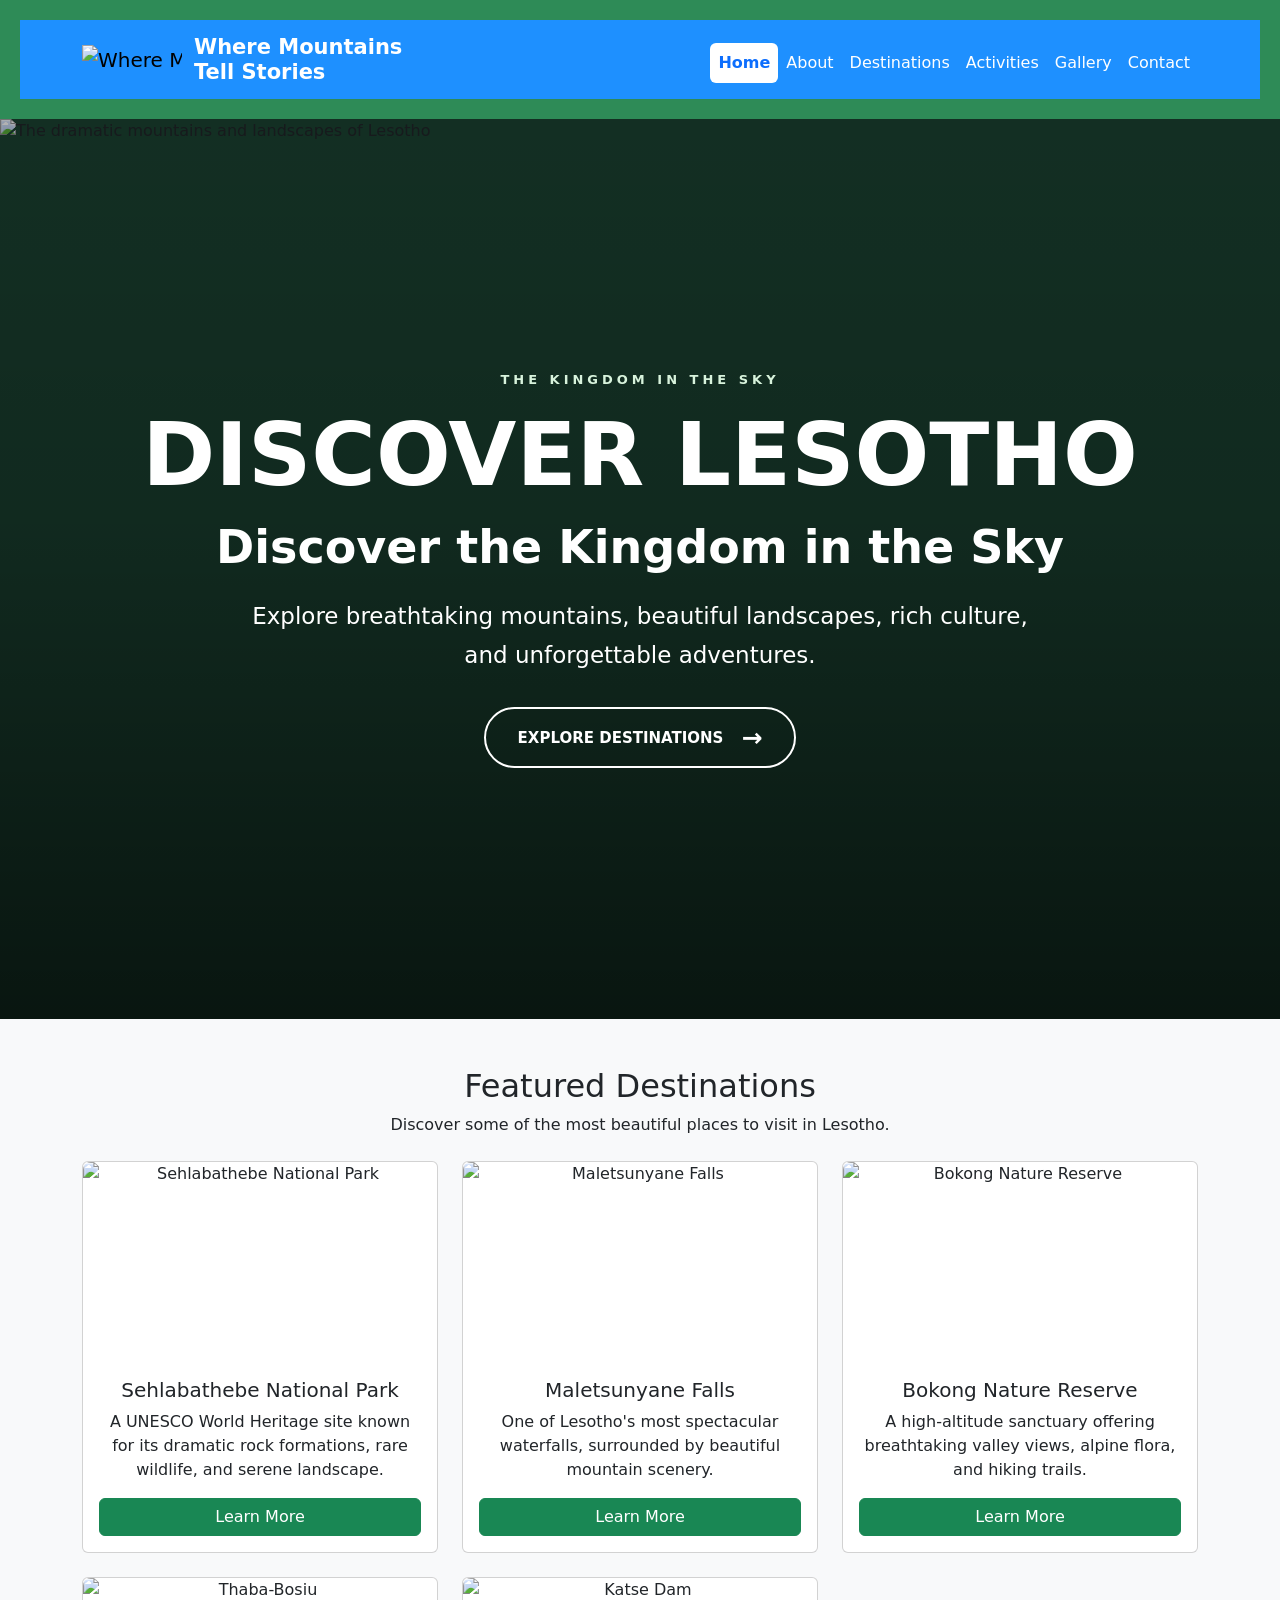
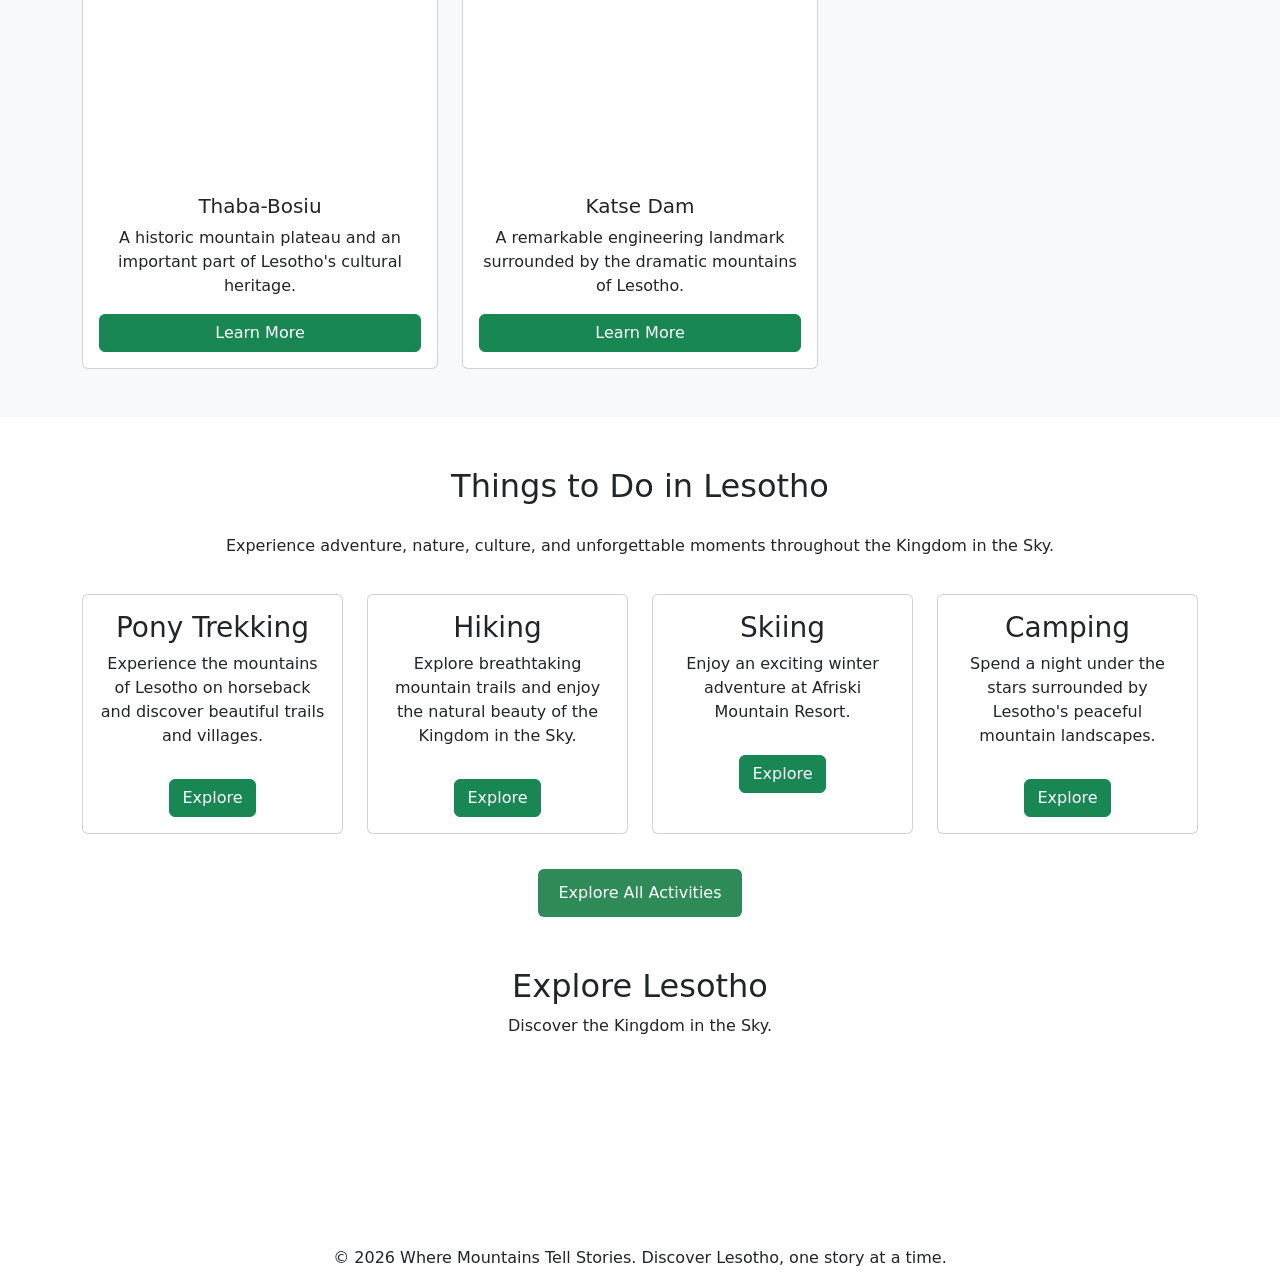
==== index.html @ 4a1ecda4 "Add files via upload" ====
<!DOCTYPE html>
<html>
<head>
	<meta charset="utf-8">
	<meta name="viewport" content="width=device-width, initial-scale=1">
	<title>Tourist Attraction</title>

    <link rel="stylesheet" href="style.css">

    <link href="https://cdn.jsdelivr.net/npm/bootstrap@5.3.3/dist/css/bootstrap.min.css" rel="stylesheet">
</head>

<body>

	<header>
        
    <nav class="navbar navbar-expand-lg navbar-custom">

    <div class="container">

        <a class="navbar-brand website-brand" href="index.html">
    <img src="Pictures/Logo (1)-01.png"
         alt="Where Mountains Tell Stories"
         class="logo">

    <span class="website-name">
        <span>Where Mountains</span>
        <span>Tell Stories</span>
    </span>
</a>

        <button class="navbar-toggler"
                type="button"
                data-bs-toggle="collapse"
                data-bs-target="#mainNavbar"
                aria-controls="mainNavbar"
                aria-expanded="false"
                aria-label="Toggle navigation">

            <span class="navbar-toggler-icon"></span>

        </button>

        <div class="collapse navbar-collapse" id="mainNavbar">

            <ul class="navbar-nav ms-auto">

                <li class="nav-item">
                    <a class="nav-link active"
                       href="index.html"
                       aria-current="page">Home</a>
                </li>

                <li class="nav-item">
                    <a class="nav-link text-white" href="about.html">
                        About
                    </a>
                </li>

                <li class="nav-item">
                    <a class="nav-link text-white" href="destinations.html">
                        Destinations
                    </a>
                </li>

                <li class="nav-item">
                    <a class="nav-link text-white" href="activities.html">
                        Activities
                    </a>
                </li>

                <li class="nav-item">
                    <a class="nav-link text-white" href="gallery.html">
                        Gallery
                    </a>
                </li>

                <li class="nav-item">
                    <a class="nav-link text-white" href="contact.html">
                        Contact
                    </a>
                </li>

            </ul>

        </div>

    </div>

</nav>

    </header>

    <main>

        <section class="home-hero">
            <img
                src="Pictures/Lesotho.jpg"
                alt="The dramatic mountains and landscapes of Lesotho"
                class="home-hero-image"
            >

            <div class="home-hero-overlay">
                <div class="home-hero-content">
                    <p class="hero-eyebrow">THE KINGDOM IN THE SKY</p>

                    <h1>DISCOVER LESOTHO</h1>

                    <h2>Discover the Kingdom in the Sky</h2>

                    <p class="hero-description">
                        Explore breathtaking mountains, beautiful
                        landscapes, rich culture, and unforgettable
                        adventures.
                    </p>

                    <a href="destination.html" class="hero-cta">
                        Explore Destinations
                        <span aria-hidden="true">→</span>
                    </a>
                </div>
            </div>
        </section>

        <section class="py-5 bg-light">
            <div class="container">
                <h2 class="text-center mb-2">Featured Destinations</h2>
                <p class="text-center mb-4">Discover some of the most beautiful places to visit in Lesotho.</p>

                <div class="row g-4">
                    
                    <div class="col-md-4">
                        <article class="card h-100">
                            <img src="Pictures/Sehlabathebe 2.jpg" class="card-img-top" alt="Sehlabathebe National Park">
                            <div class="card-body d-flex flex-column">
                                <h3 class="card-title h5">Sehlabathebe National Park</h3>
                                <p class="card-text flex-grow-1">
                                    A UNESCO World Heritage site known for its dramatic rock formations, rare wildlife, and serene landscape.
                                </p>
                                <a href="destination.html" class="btn btn-success mt-auto">Learn More</a>
                            </div>
                        </article>
                    </div>

                    <div class="col-md-4">
                        <article class="card h-100">
                            <img src="Pictures/Maletsunyane.jpg" class="card-img-top" alt="Maletsunyane Falls">
                            <div class="card-body d-flex flex-column">
                                <h3 class="card-title h5">Maletsunyane Falls</h3>
                                <p class="card-text flex-grow-1">
                                    One of Lesotho's most spectacular waterfalls, surrounded by beautiful mountain scenery.
                                </p>
                                <a href="destination.html" class="btn btn-success mt-auto">Learn More</a>
                            </div>
                        </article>
                    </div>

                    <div class="col-md-4">
                        <article class="card h-100">
                            <img src="Pictures/Bokong.jpg" class="card-img-top" alt="Bokong Nature Reserve">
                            <div class="card-body d-flex flex-column">
                                <h3 class="card-title h5">Bokong Nature Reserve</h3>
                                <p class="card-text flex-grow-1">
                                    A high-altitude sanctuary offering breathtaking valley views, alpine flora, and hiking trails.
                                </p>
                                <a href="destination.html" class="btn btn-success mt-auto">Learn More</a>
                            </div>
                        </article>
                    </div>

                    <div class="col-md-4">
                        <article class="card h-100">
                            <img src="Pictures/Thaba-bosiu (3).jpg" class="card-img-top" alt="Thaba-Bosiu">
                            <div class="card-body d-flex flex-column">
                                <h3 class="card-title h5">Thaba-Bosiu</h3>
                                <p class="card-text flex-grow-1">
                                    A historic mountain plateau and an important part of Lesotho's cultural heritage.
                                </p>
                                <a href="destination.html" class="btn btn-success mt-auto">Learn More</a>
                            </div>
                        </article>
                    </div>

                    <div class="col-md-4">
                        <article class="card h-100">
                            <img src="Pictures/Katse-dam (5).jpg" class="card-img-top" alt="Katse Dam">
                            <div class="card-body d-flex flex-column">
                                <h3 class="card-title h5">Katse Dam</h3>
                                <p class="card-text flex-grow-1">
                                    A remarkable engineering landmark surrounded by the dramatic mountains of Lesotho.
                                </p>
                                <a href="destination.html" class="btn btn-success mt-auto">Learn More</a>
                            </div>
                        </article>
                    </div>

                </div>
            </div>
        </section>

        <section>
            <h2>Things to Do in Lesotho</h2>

    <p>
        Experience adventure, nature, culture, and unforgettable
        moments throughout the Kingdom in the Sky.
    </p>

    <div class="container">

    <div class="row g-4">

        <div class="col-md-6 col-lg-3">

            <article class="card h-100">

                <div class="card-body">

                    <h3 class="card-title">Pony Trekking</h3>

                    <p class="card-text">
                        Experience the mountains of Lesotho on horseback
                        and discover beautiful trails and villages.
                    </p>

                    <a href="activities.html" class="btn btn-success">
                        Explore
                    </a>

                </div>

            </article>

        </div>


        <div class="col-md-6 col-lg-3">

            <article class="card h-100">

                <div class="card-body">

                    <h3 class="card-title">Hiking</h3>

                    <p class="card-text">
                        Explore breathtaking mountain trails and enjoy
                        the natural beauty of the Kingdom in the Sky.
                    </p>

                    <a href="activities.html" class="btn btn-success">
                        Explore
                    </a>

                </div>

            </article>

        </div>


        <div class="col-md-6 col-lg-3">

            <article class="card h-100">

                <div class="card-body">

                    <h3 class="card-title">Skiing</h3>

                    <p class="card-text">
                        Enjoy an exciting winter adventure at Afriski
                        Mountain Resort.
                    </p>

                    <a href="activities.html" class="btn btn-success">
                        Explore
                    </a>
                </div>
        </div>
                </article>


        <div class="col-md-6 col-lg-3">

            <article class="card h-100">

                <div class="card-body">

                    <h3 class="card-title">Camping</h3>

                    <p class="card-text">
                        Spend a night under the stars surrounded by
                        Lesotho's peaceful mountain landscapes.
                    </p>

                    <a href="activities.html" class="btn btn-success">
                        Explore
                    </a>

                </div>

            </article>

        </div>

    </div>

</div>

    <a href="activities.html">Explore All Activities</a>
        </section>

    </main>

<footer>
        <h2>Explore Lesotho</h2>

    <p>
        Discover the Kingdom in the Sky.
    </p>

    <nav>
        <ul>
            <li><a href="index.html">Home</a></li>
            <li><a href="about.html">About</a></li>
            <li><a href="destinations.html">Destinations</a></li>
            <li><a href="activities.html">Activities</a></li>
            <li><a href="gallery.html">Gallery</a></li>
            <li><a href="contact.html">Contact</a></li>
        </ul>
    </nav>

    <p>
        &copy; 2026 Where Mountains Tell Stories.
        Discover Lesotho, one story at a time.
    </p>
</footer>

    
<button id="backToTop" type="button" aria-label="Back to top">
    <span class="arrow-icon"></span>
</button>


    <script src="https://cdn.jsdelivr.net/npm/bootstrap@5.3.3/dist/js/bootstrap.bundle.min.js"></script>
    <script src="script.js"></script>

</body>

</html>
---- style.css ----
*{
	box-sizing: border-box;
}

.logo{
    height: 200px;
    width: auto;
    display: block;
}

body{
	margin: 0;
	font-family: Arial, sans-serif;
	line-height: 1.6;
	color: dimgrey;
	background-color: whitesmoke;
}

header {
    background-color: seagreen;
    color: white;
    padding: 20px;
}

footer h2 {
    text-align: center;

}

footer p {
    text-align: center;

}

nav h1 {
    margin: 0;
}

nav ul {
    list-style: none;
    padding: 0;
    margin: 15px 0 0;
}

nav li {
    margin-bottom: 8px;
}

nav a {
    color: white;
    text-decoration: none;
}

nav a:hover {
    text-decoration: underline;
}

main section:first-child:not(.home-hero) {
    padding: 60px 20px;
    text-align: center;
    background-color: palegreen;
}

main section:first-child:not(.home-hero) img {
    width: 100%;
    max-width: 900px;
    height: 400px;
    object-fit: cover;
    border-radius: 12px;
}

a {
    color: dodgerblue;
}

main a {
    display: inline-block;
    margin-top: 15px;
    padding: 12px 20px;
    background-color: seagreen;
    color: white;
    text-decoration: none;
    border-radius: 6px;
    transition: 0.3s;
}

main a:hover {
    background-color: dodgerblue;
    transform: translateY(-2px);
}

main section:nth-child(2) > article:hover,
main section:nth-child(3) > article:hover {
    transform: translateY(-5px);
}

main section:nth-child(2) img {
    width: 100%;
    height: 200px;
    object-fit: cover;
    border-radius: 8px;
}

main section:nth-child(2),
main section:nth-child(3) {
    padding: 50px 20px;
    text-align: center;
}

main section:nth-child(2) > h2,
main section:nth-child(2) > p,
main section:nth-child(3) > h2,
main section:nth-child(3) > p {
    width: 100%;
}

main section:nth-child(2),
main section:nth-child(3) {
    display: flex;
    flex-wrap: wrap;
    justify-content: center;
    gap: 20px;
}

main section:nth-child(2) > article,
main section:nth-child(3) > article {
    flex: 1 1 280px;
    max-width: 350px;
}

/* Whole navigation background */
.navbar-custom {
    background-color: dodgerblue;
    padding: 15px 0;
}

/* Website name */
.website-name {
    color: white !important;
    font-weight: bold;
}

/* Navigation links */
.navbar-custom .nav-link {
    color: white !important;
    font-weight: 600;
    transition: 0.3s;
}

/* Hover effect */
.navbar-custom .nav-link:hover {
    background-color: white;
    color: #0d6efd !important;
    border-radius: 6px;
}

.website-brand {
    display: flex;
    align-items: center;
    gap: 12px;
    text-decoration: none;
}

.logo {
    width: 100px;
    height: auto;
    object-fit: contain;
}

.website-name {
    display: flex;
    flex-direction: column;
    color: white !important;
    font-size: 21px;
    font-weight: 900;
    line-height: 1.15;
}

.navbar-custom .nav-link {
    color: white !important;
    font-weight: 500;
}


/* Highlight the page the visitor is currently viewing */
.navbar-custom .nav-link.active {
    background-color: white;
    color: #0d6efd !important;
    font-weight: 800;
    border-radius: 6px;
}

/* CONTACT PAGE HERO */

.contact-hero {
    background: linear-gradient(
        rgba(10, 35, 30, 0.72),
        rgba(10, 35, 30, 0.82)
    ),
    url("Pictures/Lithaba.jpg") center/cover no-repeat;

    color: white;
    padding: 110px 20px;
    min-height: 480px;
    display: flex;
    align-items: center;
}

.hero-label {
    color: #d8f3dc;
    font-size: 13px;
    font-weight: bold;
    letter-spacing: 3px;
    margin-bottom: 20px;
}

.contact-hero h1 {
    font-size: clamp(38px, 6vw, 68px);
    font-weight: 900;
    line-height: 1.1;
    max-width: 750px;
    margin-bottom: 24px;
}

.hero-description {
    font-size: 18px;
    line-height: 1.8;
    max-width: 600px;
    margin-bottom: 30px;
}

.hero-button {
    display: inline-block;
    background-color: #d8f3dc;
    color: #1b4332;
    padding: 14px 26px;
    border-radius: 6px;
    text-decoration: none;
    font-weight: bold;
    transition: 0.3s;
}

.hero-button:hover {
    background-color: dodgerblue;
    color: #1b4332;
    transform: translateY(-3px);
}

/* JOURNEY PLANNER SECTION */

.journey-section {
    background-color: #f5f5f0;
    padding: 30px 0;
}

.journey-section h2 {
    color: seagreen;
    font-size: clamp(28px, 4vw, 40px);
    font-weight: 800;
    margin-bottom: 12px;
}

.journey-section .container > p {
    color: seagreen;
    margin-bottom: 30px;
}

/* Booking card */

.booking-card {
    max-width: 850px;
    margin: 35px auto;
    padding: 35px;
    background: white;
    border-radius: 18px;
    box-shadow: 0 15px 45px rgba(27, 67, 50, 0.12);
    border: 1px solid #e4ebe5;
}

.booking-heading {
    padding-bottom: 24px;
    margin-bottom: 28px;
    border-bottom: 1px solid grey;
}

.booking-label {
    color: seagreen;
    font-size: 12px;
    font-weight: 800;
    letter-spacing: 2px;
    margin-bottom: 10px;
}

.booking-heading h3 {
    color: seagreen;
    font-size: 30px;
    font-weight: 800;
    margin-bottom: 10px;
}

.booking-heading p:last-child {
    color: seagreen;
    margin-bottom: 0;
}

/* Form fields */

#bookingForm {
    display: grid;
    grid-template-columns: repeat(2, minmax(0, 1fr));
    gap: 22px;
}

#bookingForm > div {
    display: flex;
    flex-direction: column;
    gap: 8px;
}

#bookingForm label {
    color: seagreen;
    font-size: 14px;
    font-weight: 700;
}

#bookingForm input,
#bookingForm select,
#bookingForm textarea {
    width: 100%;
    padding: 13px 14px;
    border: 1px solid dodgerblue;
    border-radius: 8px;
    background-color: white;
    color: grey;
    font: inherit;
    outline: none;
    transition: border-color 0.2s, box-shadow 0.2s;
}

#bookingForm input:focus,
#bookingForm select:focus,
#bookingForm textarea:focus {
    border-color: black;
    box-shadow: 0 0 0 3px rgba(45, 106, 79, 0.12);
}

#bookingForm textarea {
    resize: vertical;
}

#bookingForm > div:nth-last-of-type(1) {
    grid-column: 1 / -1;
}

/* Submit button */

#bookingForm button {
    grid-column: 1 / -1;
    padding: 15px 20px;
    border: none;
    border-radius: 8px;
    background-color: seagreen;
    color: white;
    font-weight: 800;
    cursor: pointer;
    transition: background-color 0.25s, transform 0.25s;
}

#bookingForm button:hover {
    background-color: dodgerblue;
    transform: translateY(-2px);
}

/* Mobile layout */

@media (max-width: 600px) {
    .booking-card {
        padding: 22px 18px;
        margin: 25px auto;
    }

    #bookingForm {
        grid-template-columns: 1fr;
        gap: 18px;
    }

    #bookingForm > div:nth-last-of-type(1),
    #bookingForm button {
        grid-column: 1;
    }

    .booking-heading h3 {
        font-size: 25px;
    }
}


/*CONTACT INFORMATION CARDS*/
.contact-cards {
    display: grid;
    grid-template-columns: repeat(3, minmax(0, 1fr));
    gap: 22px;
    margin-top: 35px;
}

.contact-card {
    background: ghostwhite;
    padding: 30px 22px;
    border: 1px solid dodgerblue;
    border-radius: 15px;
    box-shadow: 0 8px 25px rgba(27, 67, 50, 0.07);
    transition: transform 0.25s, box-shadow 0.25s;
}

.contact-card:hover {
    transform: translateY(-6px);
    box-shadow: 0 15px 35px rgba(27, 67, 50, 0.13);
}

.contact-icon {
    display: flex;
    align-items: center;
    justify-content: center;
    width: 50px;
    height: 50px;
    margin-bottom: 20px;
    border-radius: 12px;
    background: dodgerblue;
    color: dodgerblue;
    font-size: 27px;
}

.contact-card h3 {
    color: seagreen;
    font-size: 21px;
    font-weight: 800;
    margin-bottom: 12px;
}

.contact-card p {
    color: seagreen;
    line-height: 1.7;
    margin-bottom: 15px;
}

.contact-card a,
.contact-card span {
    color: white;
    font-weight: 700;
    overflow-wrap: anywhere;
    background-color: seagreen;
}

@media (max-width: 768px) {
    .contact-cards {
        grid-template-columns: 1fr;
    }
}


/* HAVE A QUESTION SECTION */
.question-section {
    background: white;
    padding: 65px 20px;
}

.question-section h2 {
    color: seagreen;
    font-size: clamp(30px, 4vw, 42px);
    font-weight: 900;
    margin-bottom: 14px;
}

.question-section .container > p {
    color: seagreen;
    font-size: 16px;
    line-height: 1.8;
    max-width: 650px;
    margin-bottom: 35px;
}

/* CONTACT FORM CARD */
#contactForm {
    max-width: 850px;
    margin: 0 auto;
    padding: 35px;
    background: ghostwhite;
    border: 1px solid dodgerblue;
    border-radius: 18px;
    box-shadow: 0 12px 35px rgba(27, 67, 50, 0.09);
    display: grid;
    grid-template-columns: repeat(2, minmax(0, 1fr));
    gap: 22px;
}

#contactForm > div {
    display: flex;
    flex-direction: column;
    gap: 8px;
}

#contactForm label {
    color: seagreen;
    font-size: 14px;
    font-weight: 700;
}

#contactForm input,
#contactForm textarea {
    width: 100%;
    padding: 13px 14px;
    border: 1px solid dodgerblue;
    border-radius: 8px;
    background: white;
    color: black;
    font: inherit;
    outline: none;
    transition: border-color 0.2s, box-shadow 0.2s;
}

#contactForm input:focus,
#contactForm textarea:focus {
    border-color: black;
    box-shadow: 0 0 0 3px rgba(45, 106, 79, 0.12);
}

#contactForm textarea {
    resize: vertical;
}

/* Make the message field and button span both columns */
#contactForm > div:last-of-type,
#contactForm button {
    grid-column: 1 / -1;
}

#contactForm button {
    padding: 15px 20px;
    border: none;
    border-radius: 8px;
    background: seagreen;
    color: white;
    font-weight: 800;
    cursor: pointer;
    transition: background 0.25s, transform 0.25s;
}

#contactForm button:hover {
    background: dodgerblue;
    transform: translateY(-2px);
}

/* PHONE LAYOUT */
@media (max-width: 600px) {
    #contactForm {
        grid-template-columns: 1fr;
        padding: 22px 18px;
    }

    #contactForm > div:last-of-type,
    #contactForm button {
        grid-column: 1;
    }
}

#backToTop {
    display: none;
    position: fixed;
    bottom: 25px;
    right: 25px;
    z-index: 1000;
    width: 48px;
    height: 48px;
    border: none;
    border-radius: 50%;
    color: skyblue;
    font-size: 28px;
    cursor: pointer;
    box-shadow: 0 4px 12px rgba(0, 0, 0, 0.2);
    transition: background 0.3s, transform 0.3s;
}

#backToTop:hover {
    transform: translateY(-4px);
}

html {
    scroll-behavior: smooth;
}



#backToTop {
    display: none;
    position: fixed;
    bottom: 25px;
    right: 25px;
    z-index: 1000;
    width: 48px;
    height: 48px;
    border: none;
    border-radius: 50%;
    color: greenyellow;
    cursor: pointer;
}

.arrow-icon {
    display: inline-block;
    width: 14px;
    height: 14px;
    border-top: 3px solid currentColor;
    border-left: 3px solid currentColor;
    transform: translateY(4px) rotate(45deg);
}

#backToTop:hover {
    color: transparent;
    transform: translateY(-4px);
}


/* Destination Discover More buttons */
.discover-btn {
    display: inline-block;
    margin-top: 15px;
    padding: 10px 20px;
    border: 2px solid seagreen;
    border-radius: 30px;
    background: transparent;
    color: grey;
    font-size: 15px;
    font-weight: 600;
    cursor: pointer;
    transition: all 0.3s ease;
    display: block;
    width: fit-content;
}

/* Hover and keyboard focus */
.discover-btn:hover,
.discover-btn:focus-visible {
    background: dodgerblue;
    align: center;
    color: white;
    border-color: seagreen;
    box-shadow: 0 5px 15px rgba(27, 67, 50, 0.2);
    transform: translateY(-3px);
}

/* Press effect */
.discover-btn:active {
    transform: translateY(0) scale(0.97);
}

/* Extra destination information */
.destination-extra {
    margin-top: 15px;
    padding: 18px;
    border-left: 4px solid dodgerblue;
    border-radius: 8px;
    background: whitesmoke;
    color: black;
    animation: destinationReveal 0.35s ease;
}

.destination-extra p:last-child {
    margin-bottom: 0;
}

@keyframes destinationReveal {
    from {
        opacity: 0;
        transform: translateY(-8px);
    }

    to {
        opacity: 1;
        transform: translateY(0);
    }
}

@media (prefers-reduced-motion: reduce) {
    .discover-btn,
    .destination-extra {
        animation: none;
        transition: none;
    }
}


/* Destination photo and text overlay */
.destination-photo {
    position: relative;
    width: 100%;
    height: 420px;
    overflow: hidden;
    border-radius: 12px;
    margin: 15px 0;
    background: grey;
}

.destination-photo .destination-image {
    display: block;
    width: 100%;
    height: 100%;
    object-fit: cover;
    margin: 0;
    border-radius: 0;
    transition: transform 0.4s ease;
}

.destination-photo:hover .destination-image {
    transform: scale(1.04);
}

.destination-overlay {
    position: absolute;
    inset: 0;
    display: flex;
    flex-direction: column;
    justify-content: flex-end;
    padding: 24px;
    color: white;
    background: linear-gradient(
        to top,
        rgba(0, 0, 0, 0.88),
        rgba(0, 0, 0, 0.48) 55%,
        rgba(0, 0, 0, 0.05)
    );


text-align: left;
align-items: flex-start;

}

.destination-overlay h2 {
    color: white;
    font-weight: 800;
    margin-bottom: 12px;
}

.destination-overlay p {
    color: white;
    font-weight: 600;
    line-height: 1.6;
    margin-bottom: 10px;
}

@media (max-width: 576px) {
    .destination-photo {
        height: 460px;
    }

    .destination-overlay {
        padding: 16px;
    }

    .destination-overlay p {
        font-size: 14px;
    }
}



/* HOMEPAGE HERO */
.home-hero {
    position: relative;
    isolation: isolate;
    width: 100%;
    height: 100vh;
    min-height: 600px;
    margin: 0;
    padding: 0;
    overflow: hidden;
    background-color: #1b4332;
}

/* Full-width photograph behind the hero text */
.home-hero-image {
    position: absolute;
    inset: 0;
    display: block;
    width: 100%;
    height: 100%;
    max-width: none;
    object-fit: cover;
    object-position: center;
    border-radius: 0;
    z-index: -2;
}

/* Dark overlay keeps white text readable */
.home-hero-overlay {
    position: relative;
    z-index: 0;
    display: flex;
    align-items: center;
    justify-content: center;
    width: 100%;
    height: 100%;
    min-height: 600px;
    padding: 60px 24px;
    background: linear-gradient(
        to bottom,
        rgba(0, 0, 0, 0.30),
        rgba(0, 0, 0, 0.38) 45%,
        rgba(0, 0, 0, 0.68)
    );
}

.home-hero-content {
    position: relative;
    z-index: 1;
    width: 100%;
    max-width: 1100px;
    margin: 0 auto;
    text-align: center;
    color: #ffffff;
}

.home-hero-content .hero-eyebrow {
    margin: 0 auto 18px;
    color: #d8f3dc;
    font-size: 13px;
    font-weight: 800;
    letter-spacing: 4px;
    line-height: 1.5;
}

.home-hero-content h1 {
    margin: 0 0 18px;
    color: #ffffff;
    font-size: clamp(42px, 7vw, 88px);
    font-weight: 900;
    line-height: 1.08;
}

.home-hero-content h2 {
    margin: 0 0 22px;
    color: #ffffff;
    font-size: clamp(24px, 4vw, 46px);
    font-weight: 800;
    line-height: 1.2;
}

.home-hero-content .hero-description {
    max-width: 780px;
    margin: 0 auto 32px;
    color: #ffffff;
    font-size: clamp(16px, 2vw, 23px);
    font-weight: 500;
    line-height: 1.7;
}

/* Homepage call-to-action button: class matches index.html */
.hero-cta {
    display: inline-flex;
    align-items: center;
    justify-content: center;
    gap: 18px;
    margin-top: 0;
    padding: 16px 32px;
    border: 2px solid #ffffff;
    border-radius: 50px;
    color: #ffffff;
    background: transparent;
    text-decoration: none;
    text-transform: uppercase;
    font-size: 15px;
    font-weight: 800;
    transition: background-color 0.3s ease, color 0.3s ease,
                transform 0.3s ease, box-shadow 0.3s ease;
}

.hero-cta:hover,
.hero-cta:focus-visible {
    background: #ffffff;
    color: #1b4332;
    transform: translateY(-3px);
    box-shadow: 0 8px 24px rgba(0, 0, 0, 0.25);
}

.hero-cta span {
    font-size: 25px;
    line-height: 1;
}

/* Keep the existing contact-page hero button working */
.hero-button {
    display: inline-block;
    background-color: #d8f3dc;
    color: #1b4332;
    padding: 14px 26px;
    border-radius: 6px;
    text-decoration: none;
    font-weight: bold;
    transition: 0.3s;
}

.hero-button:hover {
    background-color: dodgerblue;
    color: #1b4332;
    transform: translateY(-3px);
}

@media (max-width: 576px) {
    .home-hero {
        height: 85vh;
        min-height: 560px;
    }

    .home-hero-overlay {
        min-height: 560px;
        padding: 45px 18px;
    }

    .home-hero-content h1 {
        font-size: clamp(38px, 10vw, 58px);
    }

    .home-hero-content h2 {
        font-size: clamp(22px, 6vw, 32px);
    }

    .home-hero-content .hero-description {
        font-size: 16px;
    }

    .hero-cta {
        padding: 14px 22px;
        font-size: 13px;
    }
}

@media (prefers-reduced-motion: reduce) {
    .hero-cta,
    .hero-button {
        transition: none;
    }
}
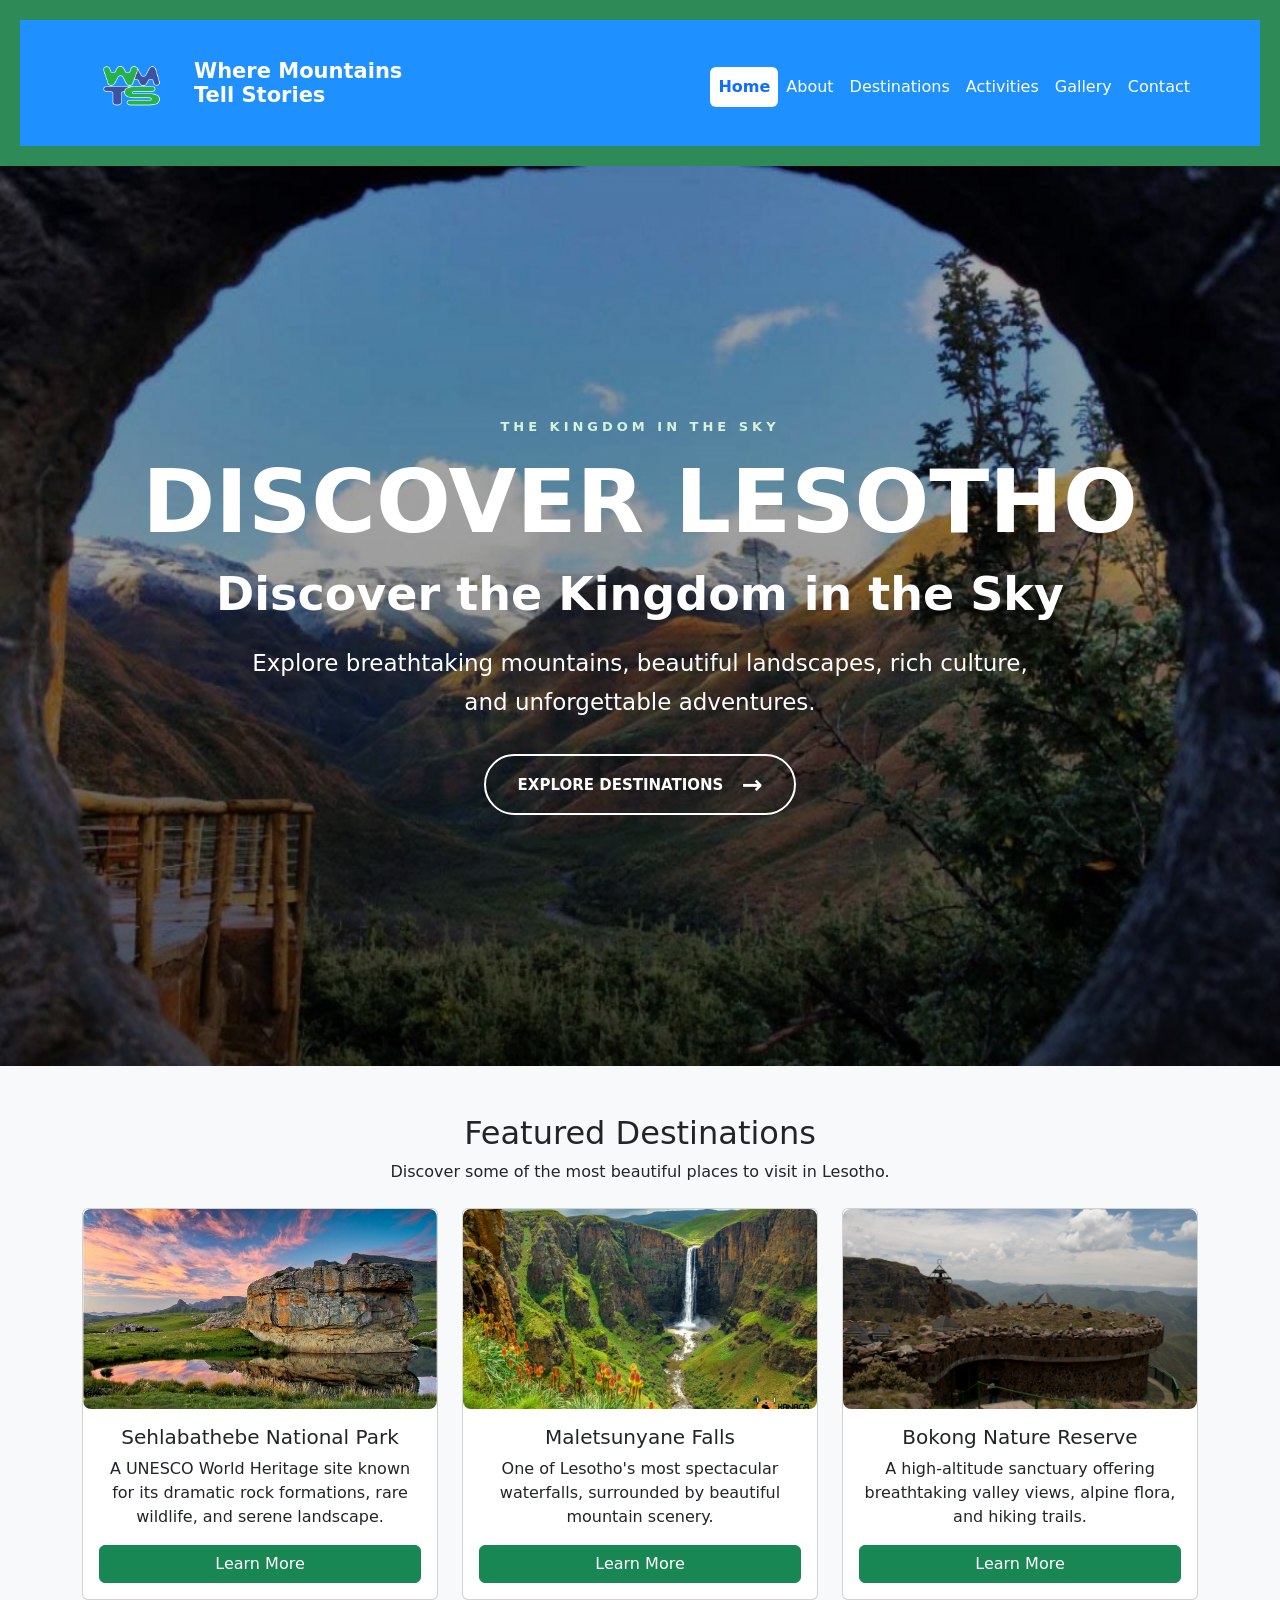
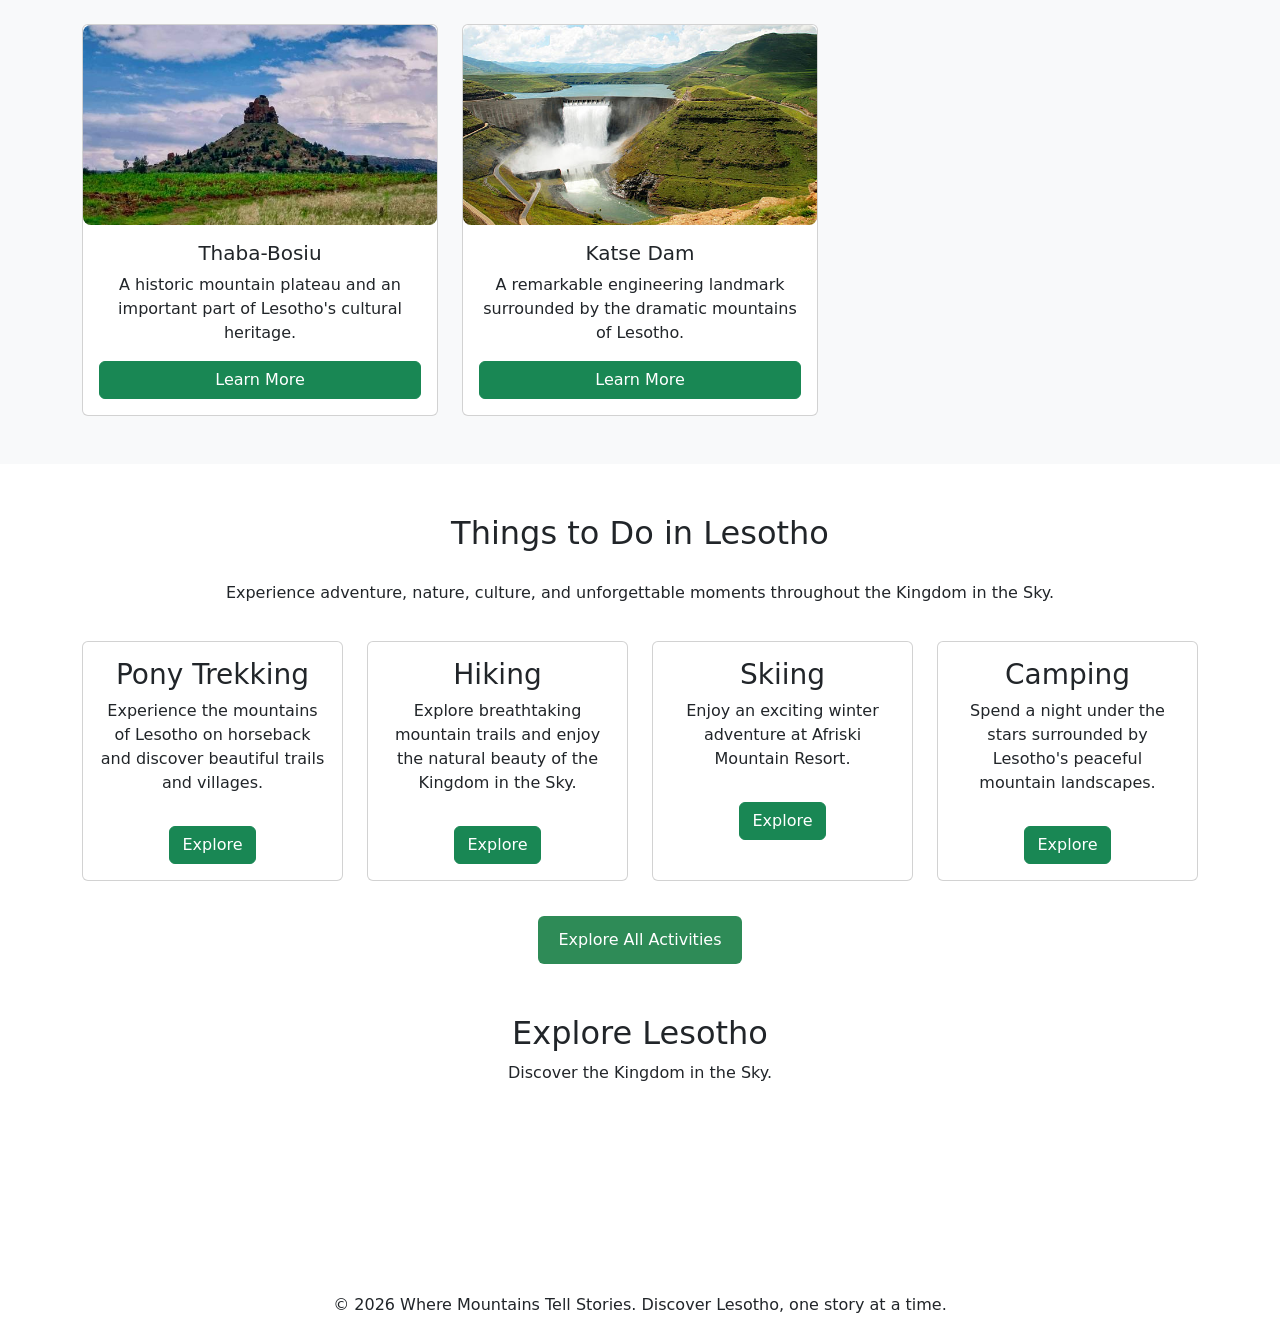
==== commit 2ce501ae: "Update index.html" ====
--- a/index.html
+++ b/index.html
@@ -19,7 +19,7 @@
     <div class="container">
 
         <a class="navbar-brand website-brand" href="index.html">
-    <img src="Pictures/Logo (1)-01.png"
+    <img src="Logo (1)-01.png"
          alt="Where Mountains Tell Stories"
          class="logo">
 
@@ -95,7 +95,7 @@
 
         <section class="home-hero">
             <img
-                src="Pictures/Lesotho.jpg"
+                src="Lesotho.jpg"
                 alt="The dramatic mountains and landscapes of Lesotho"
                 class="home-hero-image"
             >
@@ -131,7 +131,7 @@
                     
                     <div class="col-md-4">
                         <article class="card h-100">
-                            <img src="Pictures/Sehlabathebe 2.jpg" class="card-img-top" alt="Sehlabathebe National Park">
+                            <img src="Sehlabathebe 2.jpg" class="card-img-top" alt="Sehlabathebe National Park">
                             <div class="card-body d-flex flex-column">
                                 <h3 class="card-title h5">Sehlabathebe National Park</h3>
                                 <p class="card-text flex-grow-1">
@@ -144,7 +144,7 @@
 
                     <div class="col-md-4">
                         <article class="card h-100">
-                            <img src="Pictures/Maletsunyane.jpg" class="card-img-top" alt="Maletsunyane Falls">
+                            <img src="Maletsunyane.jpg" class="card-img-top" alt="Maletsunyane Falls">
                             <div class="card-body d-flex flex-column">
                                 <h3 class="card-title h5">Maletsunyane Falls</h3>
                                 <p class="card-text flex-grow-1">
@@ -157,7 +157,7 @@
 
                     <div class="col-md-4">
                         <article class="card h-100">
-                            <img src="Pictures/Bokong.jpg" class="card-img-top" alt="Bokong Nature Reserve">
+                            <img src="Bokong.jpg" class="card-img-top" alt="Bokong Nature Reserve">
                             <div class="card-body d-flex flex-column">
                                 <h3 class="card-title h5">Bokong Nature Reserve</h3>
                                 <p class="card-text flex-grow-1">
@@ -170,7 +170,7 @@
 
                     <div class="col-md-4">
                         <article class="card h-100">
-                            <img src="Pictures/Thaba-bosiu (3).jpg" class="card-img-top" alt="Thaba-Bosiu">
+                            <img src="Thaba-bosiu (3).jpg" class="card-img-top" alt="Thaba-Bosiu">
                             <div class="card-body d-flex flex-column">
                                 <h3 class="card-title h5">Thaba-Bosiu</h3>
                                 <p class="card-text flex-grow-1">
@@ -183,7 +183,7 @@
 
                     <div class="col-md-4">
                         <article class="card h-100">
-                            <img src="Pictures/Katse-dam (5).jpg" class="card-img-top" alt="Katse Dam">
+                            <img src="Katse-dam (5).jpg" class="card-img-top" alt="Katse Dam">
                             <div class="card-body d-flex flex-column">
                                 <h3 class="card-title h5">Katse Dam</h3>
                                 <p class="card-text flex-grow-1">
